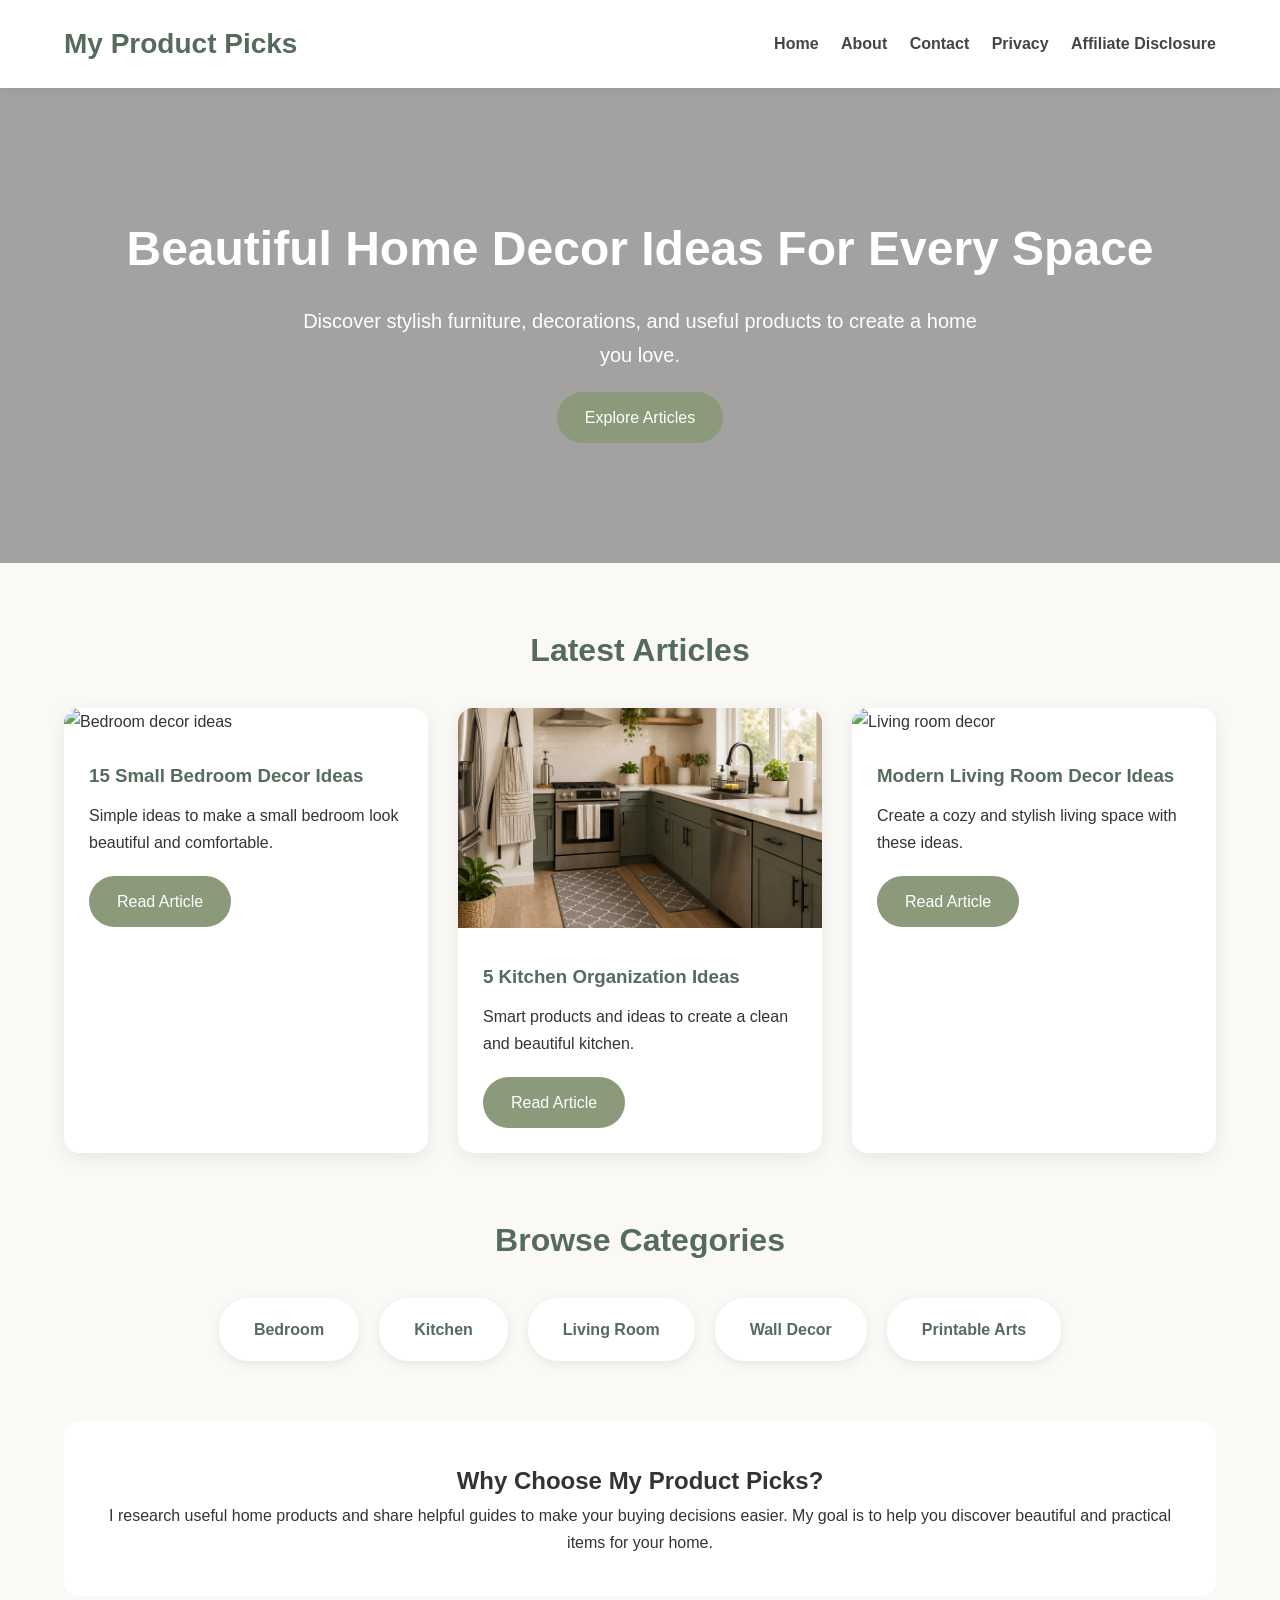
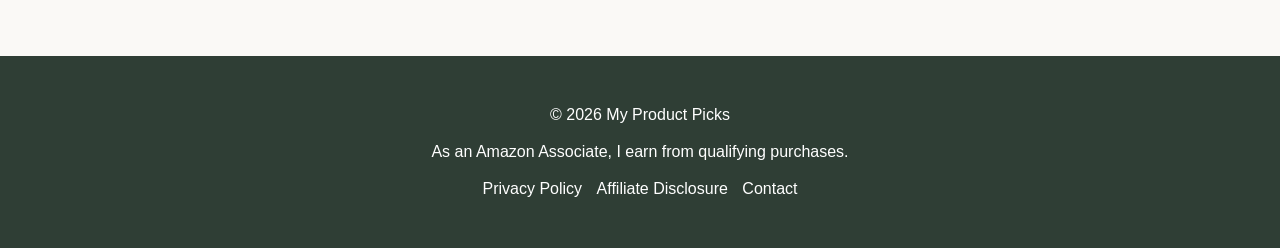
==== index.html @ 88176d53 "Add files via upload" ====
<!DOCTYPE html>
<html lang="en">

<head>

  <meta charset="UTF-8">
  <meta name="viewport" content="width=device-width, initial-scale=1.0">

  <title>My Product Picks | Home Decor Ideas & Buying Guides</title>

  <meta name="description"
    content="Discover beautiful home decor ideas, furniture guides, and product recommendations to make your home stylish and comfortable.">

  <link rel="stylesheet" href="css/style.css">

</head>


<body>


  <header>

    <div class="container nav">

      <div class="logo">
        <h2>My Product Picks</h2>
      </div>


      <nav>

        <a href="index.html">Home</a>
        <a href="about.html">About</a>
        <a href="contact.html">Contact</a>
        <a href="privacy-policy.html">Privacy</a>
        <a href="affiliate-disclosure.html">Affiliate Disclosure</a>

      </nav>

    </div>

  </header>



  <section class="hero">

    <div class="container">

      <h1>
        Beautiful Home Decor Ideas For Every Space
      </h1>


      <p>
        Discover stylish furniture, decorations, and useful products to create a home you love.
      </p>


      <a href="#latest" class="btn">
        Explore Articles
      </a>

    </div>

  </section>





  <section id="latest" class="container">


    <h2 class="section-title">
      Latest Articles
    </h2>



    <div class="cards">



      <article class="card">

        <img src="images/bedroom.jpg" alt="Bedroom decor ideas">


        <div class="card-content">

          <h3>
            15 Small Bedroom Decor Ideas
          </h3>


          <p>
            Simple ideas to make a small bedroom look beautiful and comfortable.
          </p>


          <a href="blog/small-bedroom-ideas.html" class="btn">
            Read Article
          </a>


        </div>

      </article>





      <article class="card">

        <img src="images/HeroImageKitchenBlog.png" alt="Kitchen decor ideas">


        <div class="card-content">

          <h3>
            5 Kitchen Organization Ideas
          </h3>


          <p>
            Smart products and ideas to create a clean and beautiful kitchen.
          </p>


          <a href="blog/kitchen-organization-01.html" class="btn">
            Read Article
          </a>


        </div>

      </article>





      <article class="card">

        <img src="images/living-room.jpg" alt="Living room decor">


        <div class="card-content">

          <h3>
            Modern Living Room Decor Ideas
          </h3>


          <p>
            Create a cozy and stylish living space with these ideas.
          </p>


          <a href="blog/living-room-decor.html" class="btn">
            Read Article
          </a>


        </div>

      </article>



    </div>


  </section>






  <section class="container">


    <h2 class="section-title">
      Browse Categories
    </h2>



    <div class="categories">


      <a href="categories/bedroom.html">
        Bedroom
      </a>


      <a href="categories/kitchen.html">
        Kitchen
      </a>


      <a href="categories/living-room.html">
        Living Room
      </a>


      <a href="categories/wall-decor.html">
        Wall Decor
      </a>


      <a href="categories/printable-wall-art.html">
        Printable Arts
      </a>


    </div>


  </section>







  <section class="container about-box">


    <h2>
      Why Choose My Product Picks?
    </h2>


    <p>

      I research useful home products and share helpful guides to make your buying decisions easier. My goal is to help
      you discover beautiful and practical items for your home.

    </p>


  </section>







  <footer>


    <div class="container">


      <p>
        © <span id="year"></span> My Product Picks
      </p>


      <p>
        As an Amazon Associate, I earn from qualifying purchases.
      </p>

      <p>

        <a href="privacy-policy.html">
          Privacy Policy
        </a>



        <a href="affiliate-disclosure.html">
          Affiliate Disclosure
        </a>



        <a href="contact.html">
          Contact
        </a>

      </p>


    </div>


  </footer>



  <script src="js/script.js"></script>


</body>

</html>
---- css/style.css ----
/* ==========================
   HOME DECOR WEBSITE STYLE
   ========================== */

* {
  margin: 0;
  padding: 0;
  box-sizing: border-box;
}


body {

  font-family: "Segoe UI", Arial, sans-serif;
  line-height: 1.7;
  color: #333;
  background-color: #faf9f6;

}



.container {

  width: 90%;
  max-width: 1200px;
  margin: auto;

}



/* ==========================
   HEADER
   ========================== */


header {

  background-color: #ffffff;
  padding: 20px 0;
  box-shadow: 0 2px 12px rgba(0, 0, 0, 0.06);

}



.nav {

  display: flex;
  justify-content: space-between;
  align-items: center;

}



.logo h2 {

  color: #556b5d;
  font-size: 28px;

}



nav a {

  text-decoration: none;
  color: #444;
  margin-left: 18px;
  font-weight: 600;

}



nav a:hover {

  color: #8a9a7b;

}





/* ==========================
   HERO
   ========================== */


.hero {

  background:
    linear-gradient(rgba(0, 0, 0, 0.35),
      rgba(0, 0, 0, 0.35)),
    url("../images/hero.jpg");


  background-size: cover;
  background-position: center;

  padding: 120px 0;

  text-align: center;

  color: white;

}



.hero h1 {

  font-size: 48px;
  margin-bottom: 15px;

}



.hero p {

  font-size: 20px;
  max-width: 700px;
  margin: auto;

}





/* ==========================
   BUTTONS
   ========================== */


.btn {

  display: inline-block;

  margin-top: 20px;

  padding: 12px 28px;

  background-color: #8a9a7b;

  color: white;

  text-decoration: none;

  border-radius: 30px;

  transition: 0.3s;

}



.btn:hover {

  background-color: #6f8062;

}





/* ==========================
   TITLES
   ========================== */


.section-title {

  text-align: center;

  margin: 60px 0 30px;

  font-size: 32px;

  color: #556b5d;

}





/* ==========================
   CARDS
   ========================== */


.cards {

  display: grid;

  grid-template-columns: repeat(3, 1fr);

  gap: 30px;

}



.card {

  background: white;

  border-radius: 15px;

  overflow: hidden;

  box-shadow: 0 5px 20px rgba(0, 0, 0, 0.08);

}



.card img {

  width: 100%;

  height: 220px;

  object-fit: cover;

}



.card-content {

  padding: 25px;

}



.card h3 {

  color: #556b5d;

  margin-bottom: 10px;

}





/* ==========================
   CATEGORY BUTTONS
   ========================== */


.categories {

  display: flex;

  flex-wrap: wrap;

  justify-content: center;

  gap: 20px;

}



.categories a {

  background: white;

  padding: 18px 35px;

  border-radius: 30px;

  text-decoration: none;

  color: #556b5d;

  font-weight: bold;

  box-shadow: 0 3px 12px rgba(0, 0, 0, 0.08);

}



.categories a:hover {

  background: #8a9a7b;

  color: white;

}





/* ==========================
   CONTENT BOX
   ========================== */


.about-box {

  margin-top: 60px;

  margin-bottom: 60px;

  background: white;

  padding: 40px;

  border-radius: 15px;

  text-align: center;

}





/* ==========================
   FOOTER
   ========================== */


footer {

  background: #2f3e35;

  color: white;

  padding: 35px 0;

  text-align: center;

}



footer p {

  margin: 10px 0;

}



footer a {

  color: #ffffff;

  text-decoration: none;

  margin: 0 5px;

}



footer a:hover {

  color: #d8e2c8;

}





/* ==========================
   MOBILE
   ========================== */


@media(max-width:768px) {


  .nav {

    flex-direction: column;

  }


  nav {

    margin-top: 20px;

  }


  .hero h1 {

    font-size: 32px;

  }


  .cards {

    grid-template-columns: 1fr;

  }


  .categories {

    flex-direction: column;

  }


}
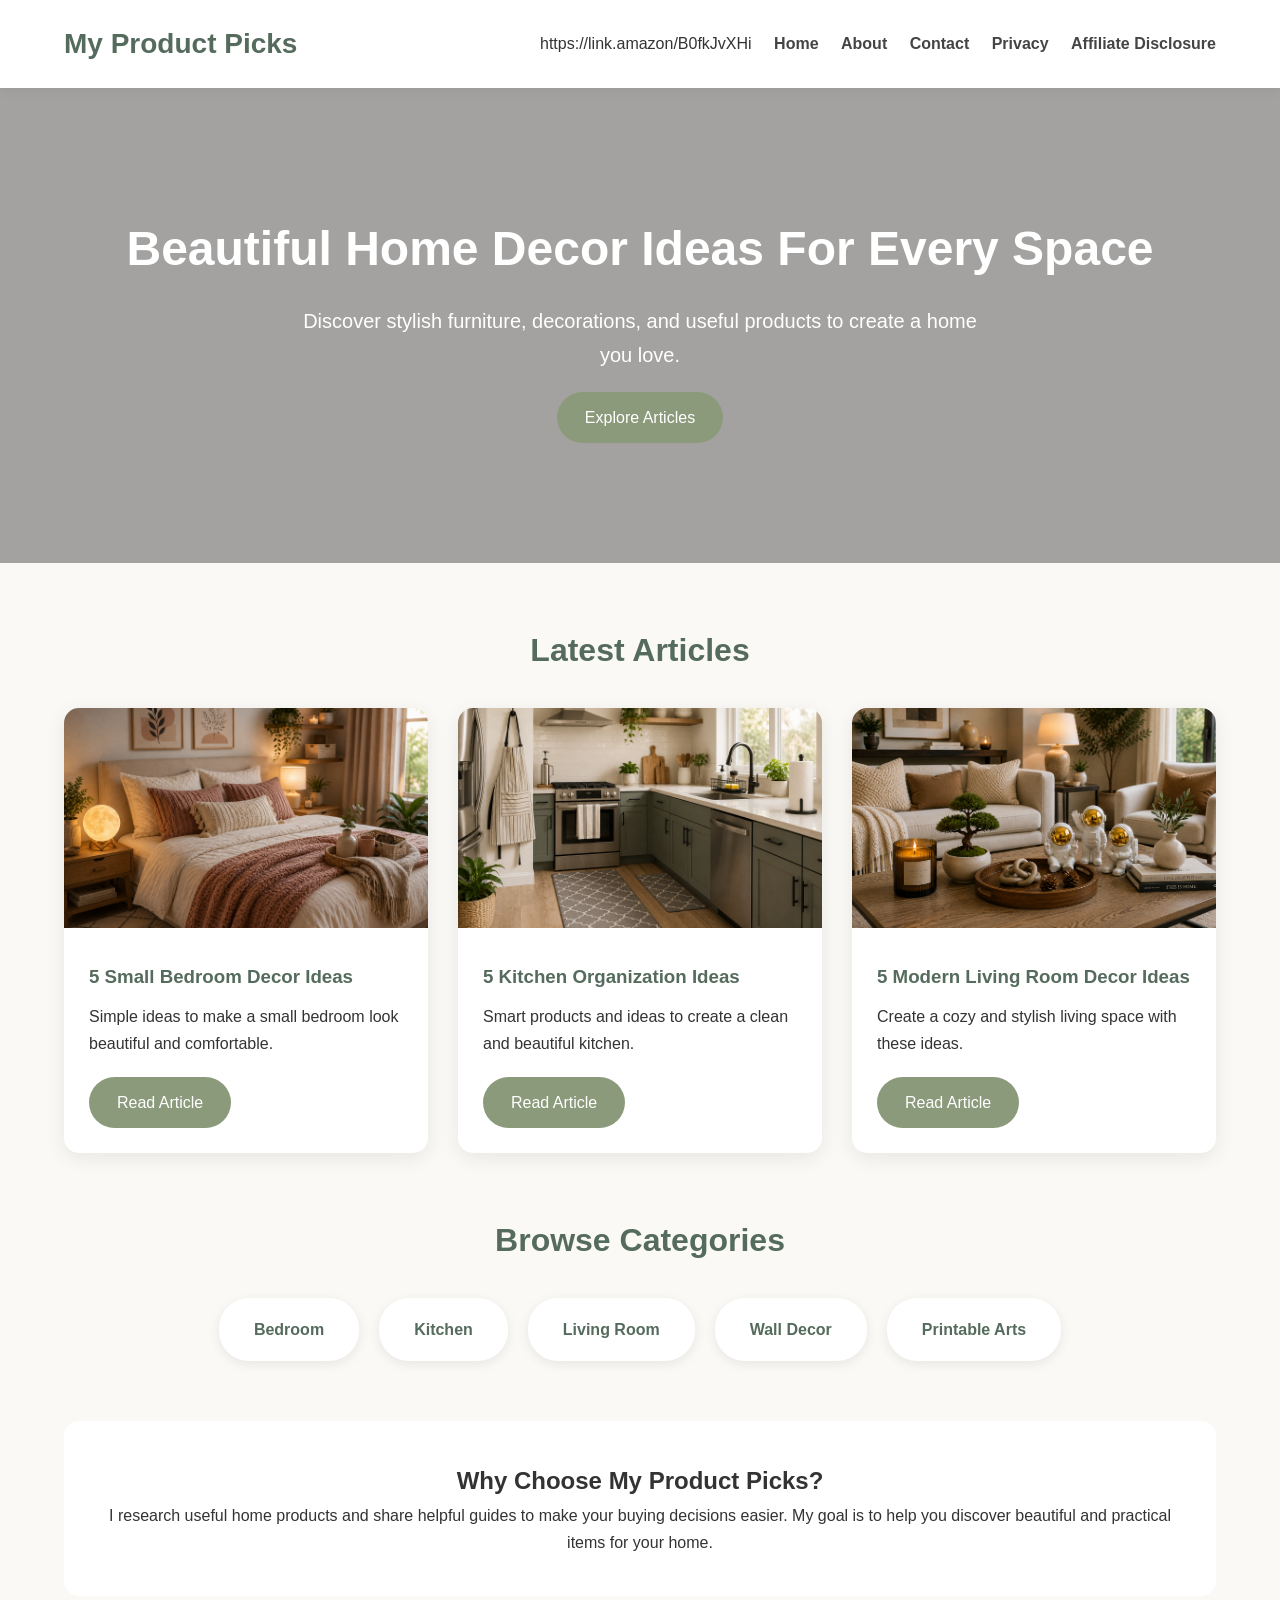
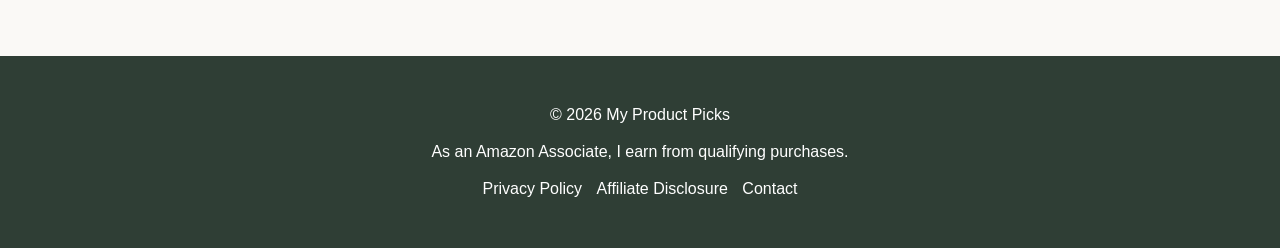
==== commit 524f0e65: "Add files via upload" ====
--- a/index.html
+++ b/index.html
@@ -28,7 +28,7 @@
       </div>
 
 
-      <nav>
+      <nav>https://link.amazon/B0fkJvXHi
 
         <a href="index.html">Home</a>
         <a href="about.html">About</a>
@@ -85,13 +85,13 @@
 
       <article class="card">
 
-        <img src="images/bedroom.jpg" alt="Bedroom decor ideas">
+        <img src="images/HeroImageBedroomBlog.png" alt="Bedroom decor ideas">
 
 
         <div class="card-content">
 
           <h3>
-            15 Small Bedroom Decor Ideas
+            5 Small Bedroom Decor Ideas
           </h3>
 
 
@@ -100,7 +100,7 @@
           </p>
 
 
-          <a href="blog/small-bedroom-ideas.html" class="btn">
+          <a href="blog/bedroom-organization-01.html" class="btn">
             Read Article
           </a>
 
@@ -145,13 +145,13 @@
 
       <article class="card">
 
-        <img src="images/living-room.jpg" alt="Living room decor">
+        <img src="images/HeroImageLivingRoom.png" alt="Living room decor">
 
 
         <div class="card-content">
 
           <h3>
-            Modern Living Room Decor Ideas
+            5 Modern Living Room Decor Ideas
           </h3>
 
 
@@ -160,7 +160,7 @@
           </p>
 
 
-          <a href="blog/living-room-decor.html" class="btn">
+          <a href="blog/livingroom-organization-01.html" class="btn">
             Read Article
           </a>
 
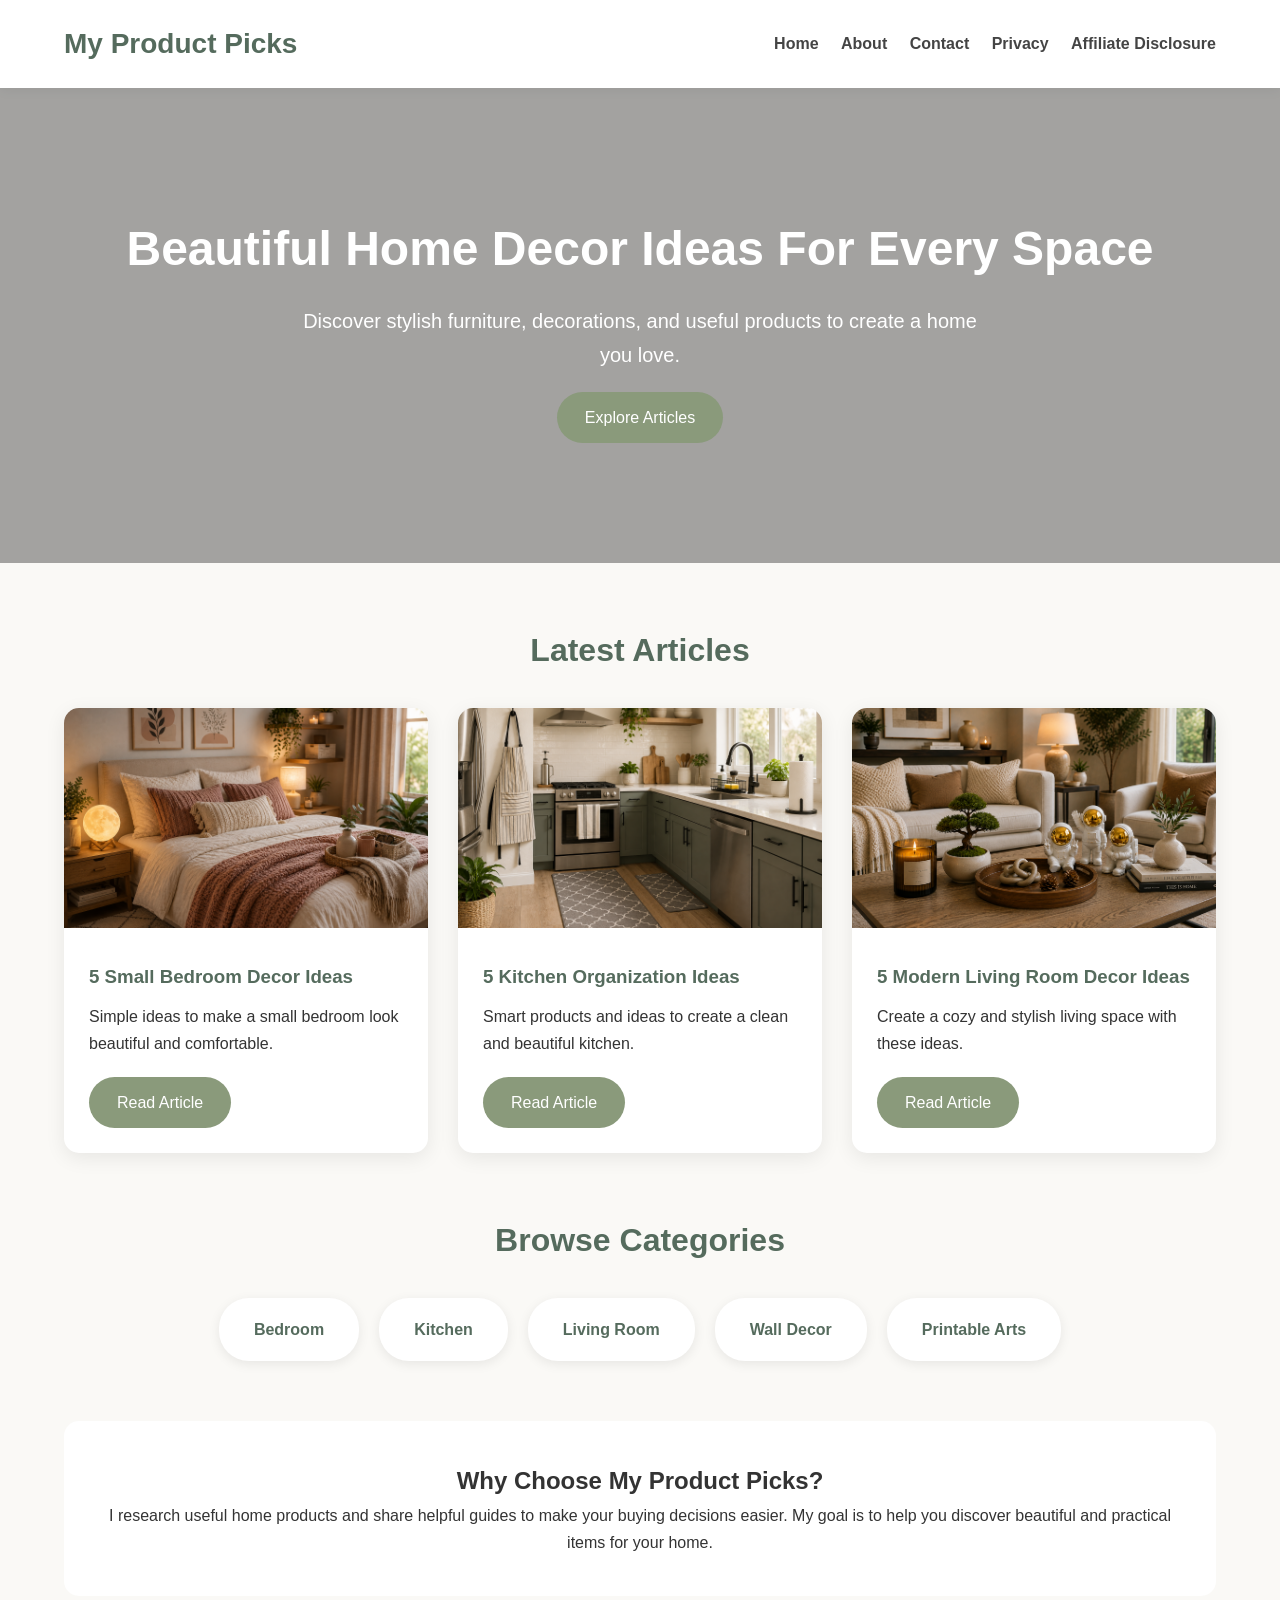
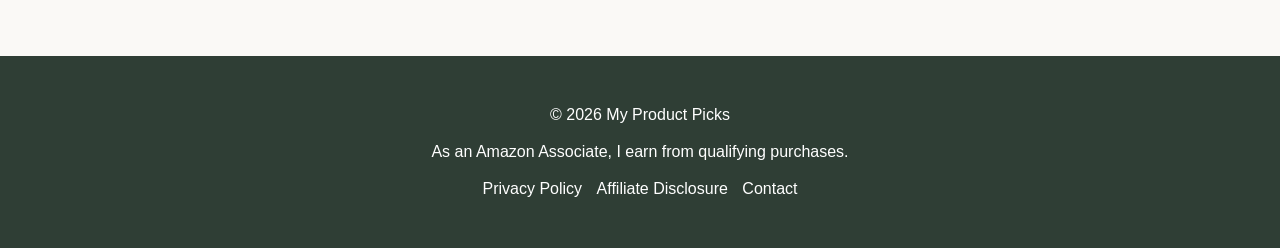
==== commit a013adb2: "Add files via upload" ====
--- a/index.html
+++ b/index.html
@@ -28,7 +28,7 @@
       </div>
 
 
-      <nav>https://link.amazon/B0fkJvXHi
+      <nav>
 
         <a href="index.html">Home</a>
         <a href="about.html">About</a>
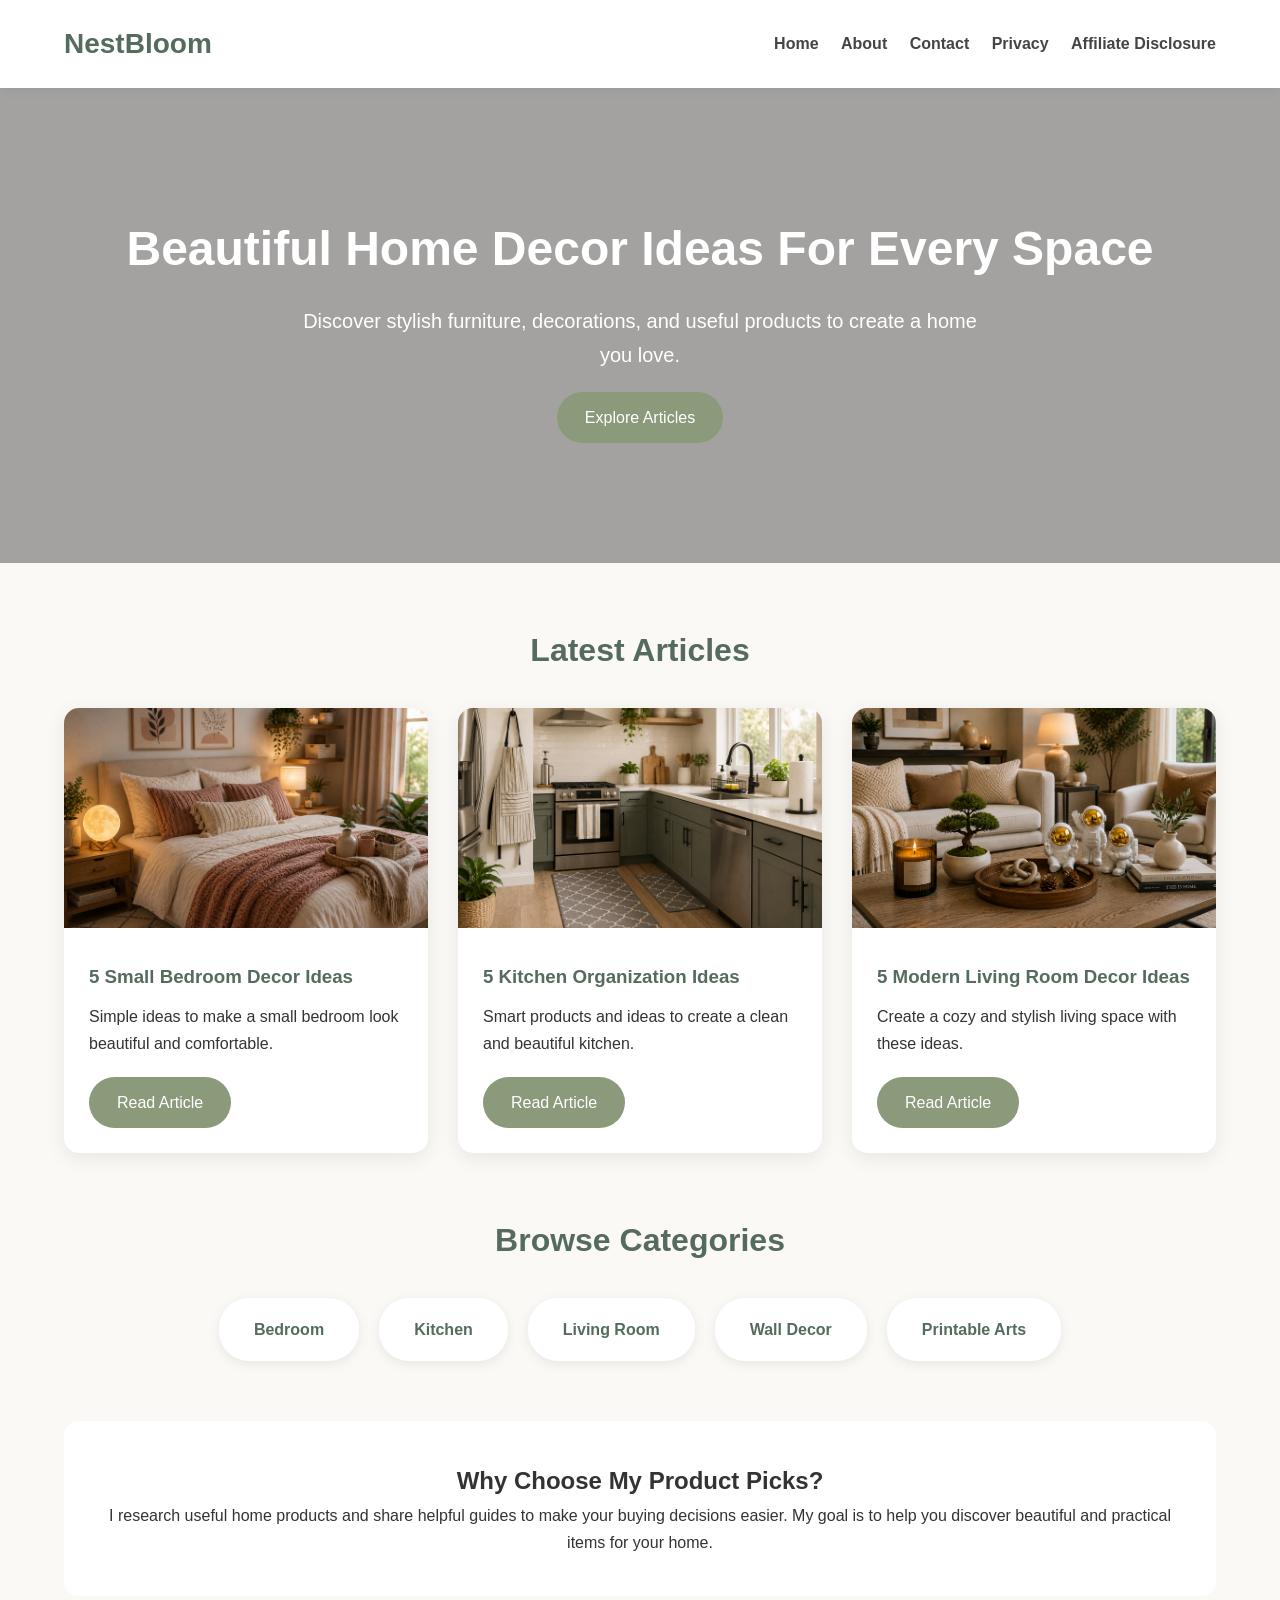
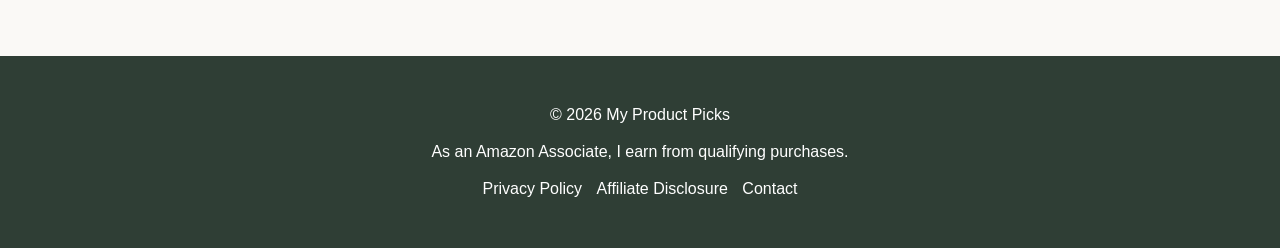
==== commit 29915cad: "Add files via upload" ====
--- a/index.html
+++ b/index.html
@@ -24,7 +24,7 @@
     <div class="container nav">
 
       <div class="logo">
-        <h2>My Product Picks</h2>
+        <h2>NestBloom</h2>
       </div>
 
 
